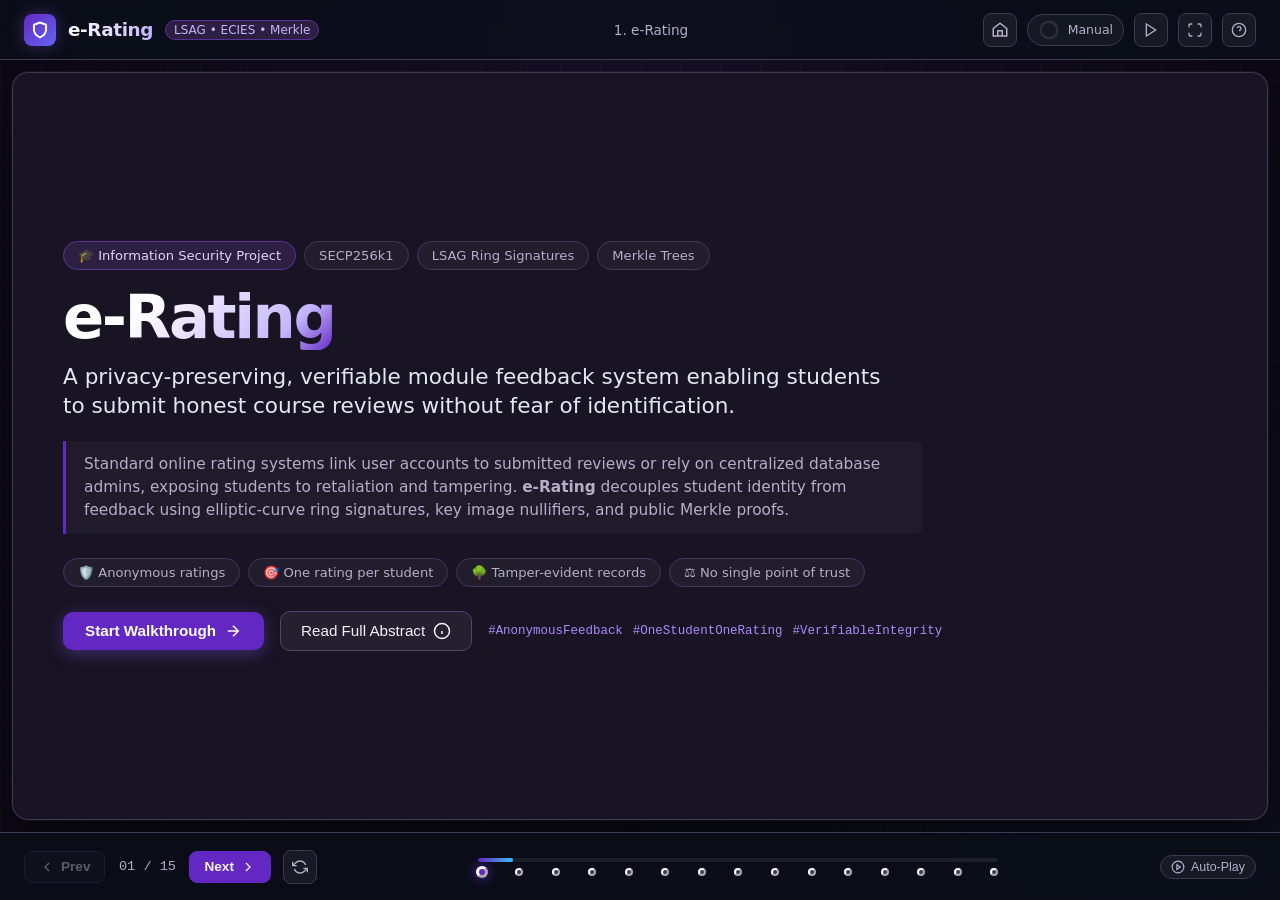
==== presentation.html @ 3e63b2f0 "landing page" ====
<!DOCTYPE html>
<html lang="en" style="color-scheme: dark">
<head>
  <meta charset="UTF-8">
  <meta name="viewport" content="width=device-width, initial-scale=1.0">
  <title>e-Rating — Project Showcase & Architecture Walkthrough</title>
  <meta name="description" content="A privacy-preserving, verifiable module feedback system for university students using LSAG ring signatures and Merkle tree proofs.">
  <link rel="stylesheet" href="style.css">
  <link rel="stylesheet" href="embedded.css">
</head>
<body>
  <div id="presentation-app">
    <!-- Subtle Background Grid Pattern -->
    <div class="bg-grid-overlay" aria-hidden="true"></div>

    <!-- ──────────────────────────────────────────────────────────
         Top Navigation / Header Bar
         ────────────────────────────────────────────────────────── -->
    <header class="showcase-header" role="banner">
      <div class="brand-wrapper">
        <div class="logo-icon" aria-hidden="true">
          <svg width="18" height="18" viewBox="0 0 24 24" fill="none" stroke="#ffffff" stroke-width="2.5" stroke-linecap="round" stroke-linejoin="round">
            <path d="M12 22s8-4 8-10V5l-8-3-8 3v7c0 6 8 10 8 10z"/>
          </svg>
        </div>
        <span class="brand-name">e-Rating</span>
        <span class="brand-badge">LSAG &bull; ECIES &bull; Merkle</span>
      </div>

      <div class="header-center-info">
        <span class="slide-title-mini" id="header-slide-title">1. Title</span>
      </div>

      <div class="header-actions">
        <a class="btn-icon" href="index.html" aria-label="Back to project home" title="Project home" style="text-decoration: none; flex-shrink: 0;">
          <svg width="18" height="18" viewBox="0 0 24 24" fill="none" stroke="currentColor" stroke-width="2" aria-hidden="true"><path d="m3 10 9-7 9 7v10H3z"/><path d="M9 20v-7h6v7"/></svg>
        </a>
        <!-- Timer Ring Countdown -->
        <div class="timer-indicator" id="timer-indicator-box" title="Auto-play countdown timer (Pauses on Hover or Space)">
          <svg class="timer-ring-svg" viewBox="0 0 24 24">
            <circle class="timer-ring-bg" cx="12" cy="12" r="9" />
            <circle class="timer-ring-fill" id="timer-ring-fill" cx="12" cy="12" r="9" />
          </svg>
          <span class="timer-status-text" id="timer-status-text">Manual</span>
        </div>

        <!-- Play / Pause Button -->
        <button class="btn-icon" id="btn-play-pause" aria-label="Toggle Play/Pause (Space)" title="Toggle Play/Pause (Space)">
          <svg width="16" height="16" viewBox="0 0 24 24" fill="none" stroke="currentColor" stroke-width="2">
            <polygon points="5 3 19 12 5 21 5 3"/>
          </svg>
        </button>

        <!-- Fullscreen Button -->
        <button class="btn-icon" id="btn-fullscreen" aria-label="Toggle Fullscreen (F)" title="Toggle Fullscreen (F)">
          <svg width="16" height="16" viewBox="0 0 24 24" fill="none" stroke="currentColor" stroke-width="2">
            <path d="M8 3H5a2 2 0 0 0-2 2v3m18 0V5a2 2 0 0 0-2-2h-3m0 18h3a2 2 0 0 0 2-2v-3M3 16v3a2 2 0 0 0 2 2h3"/>
          </svg>
        </button>

        <!-- Shortcuts / Help Button -->
        <button class="btn-icon" id="btn-help" aria-label="Keyboard Shortcuts (?)" title="Keyboard Shortcuts (?)">
          <svg width="16" height="16" viewBox="0 0 24 24" fill="none" stroke="currentColor" stroke-width="2">
            <circle cx="12" cy="12" r="10"/>
            <path d="M9.09 9a3 3 0 0 1 5.83 1c0 2-3 3-3 3"/>
            <line x1="12" y1="17" x2="12.01" y2="17"/>
          </svg>
        </button>
      </div>
    </header>

    <!-- ──────────────────────────────────────────────────────────
         Main Stage Viewport (16:9 Scaled Container)
         ────────────────────────────────────────────────────────── -->
    <main class="stage-outer" role="main">
      <div class="stage-viewport" id="stage-viewport" aria-live="polite">
        <div class="slides-track" id="slides-track">
          <!-- Slide panels injected via JavaScript -->
        </div>
      </div>
    </main>

    <!-- ──────────────────────────────────────────────────────────
         Bottom Footer Controls Bar
         ────────────────────────────────────────────────────────── -->
    <footer class="showcase-footer" role="contentinfo">
      <div class="footer-nav-controls">
        <button class="btn-nav" id="btn-prev" aria-label="Previous Slide or Step (Left Arrow)" title="Previous (Left Arrow)">
          <svg width="16" height="16" viewBox="0 0 24 24" fill="none" stroke="currentColor" stroke-width="2"><path d="M15 18l-6-6 6-6"/></svg>
          <span>Prev</span>
        </button>

        <span class="slide-counter" id="slide-counter" aria-label="Slide Counter">01 / 15</span>

        <button class="btn-nav btn-nav-primary" id="btn-next" aria-label="Next Slide or Step (Right Arrow)" title="Next (Right Arrow)">
          <span>Next</span>
          <svg width="16" height="16" viewBox="0 0 24 24" fill="none" stroke="currentColor" stroke-width="2"><path d="M9 18l6-6-6-6"/></svg>
        </button>

        <button class="btn-icon" id="btn-restart" aria-label="Restart Showcase (Home)" title="Restart Showcase (Home)">
          <svg width="16" height="16" viewBox="0 0 24 24" fill="none" stroke="currentColor" stroke-width="2">
            <path d="M1 4v6h6M23 20v-6h-6"/><path d="M20.49 9A9 9 0 0 0 5.64 5.64L1 10m22 4l-4.64 4.36A9 9 0 0 1 3.51 15"/>
          </svg>
        </button>
      </div>

      <!-- Slide Dots & Clickable Progress Bar -->
      <div class="dots-track-wrap">
        <div class="progress-bar-container" id="progress-bar-container" title="Click anywhere to jump" role="progressbar" aria-valuemin="1" aria-valuemax="15" aria-valuenow="1">
          <div class="progress-bar-fill" id="progress-bar-fill"></div>
        </div>
        <div class="slide-dots-row" id="slide-dots-row" role="tablist">
          <!-- 15 Slide dots injected dynamically -->
        </div>
      </div>

      <!-- Playback Mode Toggles -->
      <div class="footer-mode-toggles">
        <button class="mode-pill-toggle" id="btn-autoplay-toggle" aria-label="Toggle Auto-play mode">
          <svg width="14" height="14" viewBox="0 0 24 24" fill="none" stroke="currentColor" stroke-width="2">
            <circle cx="12" cy="12" r="10"/><polygon points="10 8 16 12 10 16 10 8"/>
          </svg>
          <span>Auto-Play</span>
        </button>
      </div>
    </footer>

    <!-- ──────────────────────────────────────────────────────────
         Modal Overlay (Abstract & Shortcuts)
         ────────────────────────────────────────────────────────── -->
    <div class="modal-overlay" id="modal-overlay" role="dialog" aria-modal="true" aria-labelledby="modal-title">
      <div class="modal-card" id="modal-card">
        <div class="modal-header">
          <h3 id="modal-title">Information</h3>
          <button class="modal-close-btn" id="modal-close-btn" aria-label="Close modal">&times;</button>
        </div>
        <div class="modal-body" id="modal-body">
          <!-- Dynamic content -->
        </div>
      </div>
    </div>
  </div>

  <!-- Application Logic -->
  <script src="app.js"></script>
</body>
</html>
---- style.css ----
/* ==========================================================================
   e-Rating Showcase Presentation Stylesheet
   Modern, Dark Theme with Purple Accent & Responsive 16:9 Scaling
   ========================================================================== */

:root {
  /* Theme Colors - Easy to customize accent color */
  --accent-primary: #8b5cf6;       /* Violet / Purple */
  --accent-hover: #7c3aed;         /* Deep Purple */
  --accent-glow: rgba(139, 92, 246, 0.35);
  --accent-subtle: rgba(139, 92, 246, 0.12);
  --accent-border: rgba(139, 92, 246, 0.3);

  /* Secondary Accents */
  --emerald: #10b981;
  --emerald-glow: rgba(16, 185, 129, 0.3);
  --emerald-subtle: rgba(16, 185, 129, 0.12);
  --amber: #f59e0b;
  --rose: #f43f5e;
  --cyan: #06b6d4;

  /* Backgrounds & Surfaces */
  --bg-deep: #07090e;
  --bg-base: #0b0f19;
  --bg-surface: #111827;
  --bg-card: rgba(17, 24, 39, 0.85);
  --bg-card-hover: rgba(31, 41, 55, 0.95);
  --bg-glass: rgba(17, 24, 39, 0.65);
  --border-subtle: rgba(255, 255, 255, 0.08);
  --border-medium: rgba(255, 255, 255, 0.15);

  /* Typography */
  --text-main: #f8fafc;
  --text-muted: #94a3b8;
  --text-dim: #64748b;
  --font-family: system-ui, -apple-system, BlinkMacSystemFont, 'Segoe UI', Roboto, Helvetica, Arial, sans-serif;
  --font-mono: ui-monospace, SFMono-Regular, Menlo, Monaco, Consolas, 'Liberation Mono', monospace;

  /* Dimensions */
  --stage-aspect: 16 / 9;
  --header-height: 60px;
  --footer-height: 68px;
}

/* Reset & Box Sizing */
*, *::before, *::after {
  box-sizing: border-box;
  margin: 0;
  padding: 0;
}

html, body {
  width: 100%;
  height: 100%;
  overflow: hidden;
  background-color: var(--bg-deep);
  color: var(--text-main);
  font-family: var(--font-family);
  -webkit-font-smoothing: antialiased;
  -moz-osx-font-smoothing: grayscale;
}

/* Base Presentation Wrapper */
#presentation-app {
  display: flex;
  flex-direction: column;
  width: 100vw;
  height: 100vh;
  background: radial-gradient(circle at 50% 10%, rgba(139, 92, 246, 0.08) 0%, transparent 60%),
              radial-gradient(circle at 90% 80%, rgba(6, 182, 212, 0.04) 0%, transparent 50%),
              var(--bg-deep);
  position: relative;
  overflow: hidden;
}

/* Background Subtle Grid Pattern */
.bg-grid-overlay {
  position: absolute;
  top: 0;
  left: 0;
  right: 0;
  bottom: 0;
  background-image: 
    linear-gradient(to right, rgba(255, 255, 255, 0.02) 1px, transparent 1px),
    linear-gradient(to bottom, rgba(255, 255, 255, 0.02) 1px, transparent 1px);
  background-size: 40px 40px;
  pointer-events: none;
  z-index: 1;
}

/* ──────────────────────────────────────────────────────────
   Top Header Bar
   ────────────────────────────────────────────────────────── */
.showcase-header {
  height: var(--header-height);
  display: flex;
  align-items: center;
  justify-content: space-between;
  padding: 0 24px;
  border-bottom: 1px solid var(--border-subtle);
  background: rgba(11, 15, 25, 0.8);
  backdrop-filter: blur(12px);
  z-index: 20;
}

.brand-wrapper {
  display: flex;
  align-items: center;
  gap: 12px;
}

.logo-icon {
  width: 32px;
  height: 32px;
  border-radius: 8px;
  background: linear-gradient(135deg, var(--accent-primary), #6366f1);
  display: flex;
  align-items: center;
  justify-content: center;
  box-shadow: 0 0 16px var(--accent-glow);
}

.brand-name {
  font-size: 1.15rem;
  font-weight: 700;
  letter-spacing: -0.02em;
  background: linear-gradient(90deg, #ffffff, #c4b5fd);
  -webkit-background-clip: text;
  -webkit-text-fill-color: transparent;
}

.brand-badge {
  font-size: 0.75rem;
  padding: 2px 8px;
  border-radius: 12px;
  background: var(--accent-subtle);
  color: #c4b5fd;
  border: 1px solid var(--accent-border);
  font-weight: 500;
}

.header-center-info {
  display: flex;
  align-items: center;
  gap: 16px;
}

.slide-title-mini {
  font-size: 0.85rem;
  color: var(--text-muted);
  font-weight: 500;
  max-width: 360px;
  white-space: nowrap;
  overflow: hidden;
  text-overflow: ellipsis;
}

.header-actions {
  display: flex;
  align-items: center;
  gap: 10px;
}

/* Theme Picker */
.theme-picker-group {
  display: flex;
  align-items: center;
  gap: 6px;
  background: rgba(255, 255, 255, 0.04);
  border: 1px solid var(--border-subtle);
  padding: 4px 8px;
  border-radius: 20px;
}

.theme-color-dot {
  width: 14px;
  height: 14px;
  border-radius: 50%;
  border: 2px solid transparent;
  cursor: pointer;
  transition: transform 0.2s, border-color 0.2s;
  padding: 0;
}

.theme-color-dot:hover {
  transform: scale(1.25);
}

.theme-color-dot.active {
  border-color: #ffffff;
  transform: scale(1.15);
  box-shadow: 0 0 6px rgba(255, 255, 255, 0.6);
}

/* Timer Ring & Auto Play Badge */
.timer-indicator {
  display: flex;
  align-items: center;
  gap: 8px;
  background: rgba(255, 255, 255, 0.04);
  border: 1px solid var(--border-subtle);
  padding: 4px 10px;
  border-radius: 20px;
  font-size: 0.78rem;
  color: var(--text-muted);
}

.timer-ring-svg {
  width: 22px;
  height: 22px;
  transform: rotate(-90deg);
}

.timer-ring-bg {
  stroke: rgba(255, 255, 255, 0.1);
  stroke-width: 2.5;
  fill: none;
}

.timer-ring-fill {
  stroke: var(--accent-primary);
  stroke-width: 2.5;
  fill: none;
  stroke-linecap: round;
  stroke-dasharray: 56.5;
  stroke-dashoffset: 56.5;
  transition: stroke-dashoffset 0.1s linear;
}

.timer-status-text {
  font-variant-numeric: tabular-nums;
  min-width: 38px;
}

/* Header Buttons */
.btn-icon {
  background: rgba(255, 255, 255, 0.05);
  border: 1px solid var(--border-subtle);
  color: var(--text-muted);
  width: 34px;
  height: 34px;
  border-radius: 8px;
  display: flex;
  align-items: center;
  justify-content: center;
  cursor: pointer;
  transition: all 0.2s ease;
}

.btn-icon:hover {
  background: rgba(255, 255, 255, 0.1);
  color: var(--text-main);
  border-color: var(--border-medium);
}

.btn-icon.active {
  background: var(--accent-subtle);
  color: #c4b5fd;
  border-color: var(--accent-border);
}

/* ──────────────────────────────────────────────────────────
   16:9 Viewport Stage Container
   ────────────────────────────────────────────────────────── */
.stage-outer {
  flex: 1;
  display: flex;
  align-items: center;
  justify-content: center;
  position: relative;
  z-index: 10;
  padding: 12px 24px;
  overflow: hidden;
}

.stage-viewport {
  width: 100%;
  height: 100%;
  max-width: 1400px;
  aspect-ratio: 16 / 9;
  position: relative;
  display: flex;
  border-radius: 16px;
  background: var(--bg-surface);
  border: 1px solid var(--border-subtle);
  box-shadow: 0 20px 50px rgba(0, 0, 0, 0.5), 0 0 0 1px rgba(255, 255, 255, 0.05);
  overflow: hidden;
}

/* Slide Panels Container */
.slides-track {
  width: 100%;
  height: 100%;
  position: relative;
}

.slide-panel {
  position: absolute;
  top: 0;
  left: 0;
  width: 100%;
  height: 100%;
  padding: 40px 50px;
  display: flex;
  flex-direction: column;
  opacity: 0;
  visibility: hidden;
  transform: scale(0.98) translateY(8px);
  transition: opacity 0.35s cubic-bezier(0.16, 1, 0.3, 1),
              transform 0.35s cubic-bezier(0.16, 1, 0.3, 1),
              visibility 0.35s;
  pointer-events: none;
}

.slide-panel.active {
  opacity: 1;
  visibility: visible;
  transform: scale(1) translateY(0);
  pointer-events: auto;
}

/* Slide Header */
.slide-top {
  margin-bottom: 24px;
  display: flex;
  flex-direction: column;
  gap: 6px;
}

.slide-pill-bar {
  display: flex;
  align-items: center;
  gap: 8px;
  margin-bottom: 4px;
}

.slide-pill {
  font-size: 0.72rem;
  font-weight: 600;
  text-transform: uppercase;
  letter-spacing: 0.06em;
  padding: 3px 9px;
  border-radius: 20px;
  background: var(--accent-subtle);
  color: #c4b5fd;
  border: 1px solid var(--accent-border);
}

.slide-headline {
  font-size: 2.1rem;
  font-weight: 800;
  letter-spacing: -0.03em;
  line-height: 1.18;
  color: #ffffff;
}

.slide-subline {
  font-size: 1.05rem;
  color: var(--text-muted);
  font-weight: 400;
  line-height: 1.4;
  max-width: 900px;
}

/* Slide Content Body */
.slide-body {
  flex: 1;
  display: flex;
  min-height: 0;
  position: relative;
}

/* ──────────────────────────────────────────────────────────
   Fragments (Step-by-step builds within a slide)
   ────────────────────────────────────────────────────────── */
.fragment {
  opacity: 0.25;
  transform: translateY(6px);
  filter: blur(1px);
  transition: all 0.3s cubic-bezier(0.16, 1, 0.3, 1);
}

.fragment.revealed {
  opacity: 1;
  transform: translateY(0);
  filter: blur(0);
}

.fragment.highlighted {
  border-color: var(--accent-primary) !important;
  box-shadow: 0 0 20px var(--accent-glow) !important;
}

/* ──────────────────────────────────────────────────────────
   Slide 1: Title Slide
   ────────────────────────────────────────────────────────── */
.title-hero {
  flex: 1;
  display: flex;
  flex-direction: column;
  justify-content: center;
  align-items: flex-start;
  padding-right: 20px;
}

.title-tag-row {
  display: flex;
  gap: 8px;
  margin-bottom: 16px;
  flex-wrap: wrap;
}

.title-pill {
  display: inline-flex;
  align-items: center;
  gap: 6px;
  padding: 6px 14px;
  background: rgba(255, 255, 255, 0.04);
  border: 1px solid var(--border-subtle);
  border-radius: 20px;
  font-size: 0.82rem;
  color: var(--text-muted);
}

.title-pill.featured {
  background: var(--accent-subtle);
  color: #ddd6fe;
  border-color: var(--accent-border);
}

.title-main-h1 {
  font-size: 3.8rem;
  font-weight: 900;
  letter-spacing: -0.04em;
  line-height: 1.05;
  margin-bottom: 12px;
  background: linear-gradient(135deg, #ffffff 30%, #c4b5fd 80%, var(--accent-primary) 100%);
  -webkit-background-clip: text;
  -webkit-text-fill-color: transparent;
}

.title-tagline {
  font-size: 1.35rem;
  font-weight: 500;
  color: #e2e8f0;
  line-height: 1.35;
  margin-bottom: 20px;
  max-width: 820px;
}

.title-brief-box {
  background: rgba(255, 255, 255, 0.03);
  border-left: 3px solid var(--accent-primary);
  padding: 12px 18px;
  border-radius: 0 8px 8px 0;
  margin-bottom: 24px;
  max-width: 860px;
  color: var(--text-muted);
  font-size: 0.96rem;
  line-height: 1.5;
}

.title-footer-row {
  display: flex;
  align-items: center;
  gap: 16px;
  flex-wrap: wrap;
}

.btn-primary {
  display: inline-flex;
  align-items: center;
  gap: 8px;
  padding: 10px 22px;
  background: var(--accent-primary);
  color: #ffffff;
  border: none;
  border-radius: 10px;
  font-weight: 600;
  font-size: 0.95rem;
  cursor: pointer;
  transition: all 0.2s ease;
  box-shadow: 0 4px 16px var(--accent-glow);
}

.btn-primary:hover {
  background: var(--accent-hover);
  transform: translateY(-1px);
}

.btn-secondary {
  display: inline-flex;
  align-items: center;
  gap: 8px;
  padding: 10px 20px;
  background: rgba(255, 255, 255, 0.05);
  color: var(--text-main);
  border: 1px solid var(--border-medium);
  border-radius: 10px;
  font-weight: 500;
  font-size: 0.95rem;
  cursor: pointer;
  transition: all 0.2s ease;
}

.btn-secondary:hover {
  background: rgba(255, 255, 255, 0.1);
  border-color: rgba(255, 255, 255, 0.25);
}

.title-hashtags {
  display: flex;
  gap: 10px;
  margin-left: auto;
}

.hashtag-item {
  font-family: var(--font-mono);
  font-size: 0.78rem;
  color: #a78bfa;
}

/* ──────────────────────────────────────────────────────────
   Slide 2: Problem Grid
   ────────────────────────────────────────────────────────── */
.problem-grid {
  display: grid;
  grid-template-columns: repeat(3, 1fr);
  gap: 20px;
  width: 100%;
}

.problem-card {
  background: var(--bg-card);
  border: 1px solid var(--border-subtle);
  border-radius: 14px;
  padding: 24px;
  display: flex;
  flex-direction: column;
  position: relative;
  overflow: hidden;
  transition: border-color 0.2s ease, transform 0.2s ease;
}

.problem-card::before {
  content: '';
  position: absolute;
  top: 0;
  left: 0;
  right: 0;
  height: 3px;
  background: linear-gradient(90deg, var(--rose), transparent);
}

.problem-icon-wrap {
  width: 44px;
  height: 44px;
  border-radius: 10px;
  background: rgba(244, 63, 94, 0.12);
  color: var(--rose);
  display: flex;
  align-items: center;
  justify-content: center;
  margin-bottom: 16px;
}

.problem-card h3 {
  font-size: 1.2rem;
  font-weight: 700;
  margin-bottom: 10px;
  color: #fff;
}

.problem-card p {
  font-size: 0.92rem;
  color: var(--text-muted);
  line-height: 1.45;
  margin-bottom: 16px;
  flex: 1;
}

.problem-stat {
  padding: 8px 12px;
  border-radius: 8px;
  background: rgba(255, 255, 255, 0.03);
  border: 1px solid var(--border-subtle);
  font-size: 0.78rem;
  color: #fda4af;
  font-weight: 500;
}

/* ──────────────────────────────────────────────────────────
   Slide 3: Solution Pillar
   ────────────────────────────────────────────────────────── */
.solution-container {
  display: flex;
  flex-direction: column;
  width: 100%;
  gap: 24px;
}

.solution-hero-banner {
  background: linear-gradient(135deg, rgba(139, 92, 246, 0.15) 0%, rgba(6, 182, 212, 0.08) 100%);
  border: 1px solid var(--accent-border);
  border-radius: 14px;
  padding: 24px 30px;
  display: flex;
  align-items: center;
  gap: 20px;
}

.solution-hero-banner blockquote {
  font-size: 1.35rem;
  font-weight: 600;
  color: #ffffff;
  line-height: 1.35;
}

.solution-pillars {
  display: grid;
  grid-template-columns: repeat(3, 1fr);
  gap: 20px;
}

.pillar-card {
  background: var(--bg-card);
  border: 1px solid var(--border-subtle);
  border-radius: 12px;
  padding: 22px;
  display: flex;
  flex-direction: column;
}

.pillar-header {
  display: flex;
  align-items: center;
  gap: 12px;
  margin-bottom: 12px;
}

.pillar-icon {
  width: 38px;
  height: 38px;
  border-radius: 8px;
  background: var(--accent-subtle);
  color: #c4b5fd;
  display: flex;
  align-items: center;
  justify-content: center;
}

.pillar-card h4 {
  font-size: 1.1rem;
  font-weight: 700;
  color: #ffffff;
}

.pillar-card p {
  font-size: 0.9rem;
  color: var(--text-muted);
  line-height: 1.45;
  margin-bottom: 14px;
  flex: 1;
}

.pillar-tech-badge {
  font-family: var(--font-mono);
  font-size: 0.75rem;
  color: #c4b5fd;
  background: rgba(139, 92, 246, 0.08);
  padding: 4px 8px;
  border-radius: 6px;
  align-self: flex-start;
}

/* ──────────────────────────────────────────────────────────
   Slide 4: Key Features Cards
   ────────────────────────────────────────────────────────── */
.features-grid-4 {
  display: grid;
  grid-template-columns: repeat(2, 1fr);
  grid-template-rows: repeat(2, 1fr);
  gap: 20px;
  width: 100%;
}

.feature-box {
  background: var(--bg-card);
  border: 1px solid var(--border-subtle);
  border-radius: 14px;
  padding: 22px;
  display: flex;
  gap: 16px;
  align-items: flex-start;
  transition: transform 0.2s, border-color 0.2s;
}

.feature-box:hover {
  border-color: var(--accent-border);
  transform: translateY(-2px);
}

.feature-box-icon {
  width: 44px;
  height: 44px;
  border-radius: 10px;
  background: var(--accent-subtle);
  border: 1px solid var(--accent-border);
  color: #c4b5fd;
  display: flex;
  align-items: center;
  justify-content: center;
  flex-shrink: 0;
}

.feature-box-text h4 {
  font-size: 1.15rem;
  font-weight: 700;
  color: #ffffff;
  margin-bottom: 6px;
}

.feature-box-text p {
  font-size: 0.9rem;
  color: var(--text-muted);
  line-height: 1.45;
  margin-bottom: 10px;
}

.feature-tag-pill {
  font-family: var(--font-mono);
  font-size: 0.72rem;
  color: #a78bfa;
  background: rgba(167, 139, 250, 0.08);
  border: 1px solid rgba(167, 139, 250, 0.2);
  padding: 2px 8px;
  border-radius: 4px;
  display: inline-block;
}

/* ──────────────────────────────────────────────────────────
   Slides 5-10: Architecture & Flow Walkthrough Layout
   ────────────────────────────────────────────────────────── */
.flow-walkthrough-layout {
  display: grid;
  grid-template-columns: 380px 1fr;
  gap: 24px;
  width: 100%;
  height: 100%;
  min-height: 0;
}

.flow-step-sidebar {
  display: flex;
  flex-direction: column;
  justify-content: space-between;
  background: var(--bg-card);
  border: 1px solid var(--border-subtle);
  border-radius: 14px;
  padding: 24px;
  overflow-y: auto;
}

.step-card-header {
  margin-bottom: 16px;
}

.step-number-pill {
  display: inline-block;
  font-family: var(--font-mono);
  font-size: 0.72rem;
  font-weight: 700;
  color: #a78bfa;
  background: var(--accent-subtle);
  border: 1px solid var(--accent-border);
  padding: 3px 10px;
  border-radius: 12px;
  margin-bottom: 8px;
}

.step-card-header h3 {
  font-size: 1.35rem;
  font-weight: 700;
  color: #ffffff;
  line-height: 1.25;
}

.step-detail-list {
  list-style: none;
  display: flex;
  flex-direction: column;
  gap: 12px;
  margin-bottom: 20px;
}

.step-detail-item {
  display: flex;
  align-items: flex-start;
  gap: 10px;
  font-size: 0.88rem;
  line-height: 1.45;
  color: var(--text-muted);
}

.step-item-bullet {
  width: 6px;
  height: 6px;
  border-radius: 50%;
  background: var(--accent-primary);
  margin-top: 7px;
  flex-shrink: 0;
}

.step-code-preview {
  background: rgba(0, 0, 0, 0.4);
  border: 1px solid var(--border-subtle);
  border-radius: 8px;
  padding: 12px;
  font-family: var(--font-mono);
  font-size: 0.76rem;
  color: #cbd5e1;
  overflow-x: auto;
  line-height: 1.4;
  margin-top: auto;
}

.step-code-preview .keyword { color: #f43f5e; }
.step-code-preview .function { color: #38bdf8; }
.step-code-preview .string { color: #a7f3d0; }
.step-code-preview .comment { color: #64748b; }

/* Diagram Canvas Wrapper */
.diagram-canvas-wrap {
  background: rgba(11, 15, 25, 0.6);
  border: 1px solid var(--border-subtle);
  border-radius: 14px;
  display: flex;
  align-items: center;
  justify-content: center;
  position: relative;
  overflow: hidden;
}

.arch-svg-root {
  width: 100%;
  height: 100%;
  max-width: 900px;
  max-height: 520px;
}

/* SVG Diagram Component Styling */
.node-box {
  transition: all 0.35s ease;
  cursor: pointer;
}

.node-rect {
  fill: #131b2e;
  stroke: #334155;
  stroke-width: 1.5;
  rx: 10;
  transition: all 0.35s ease;
}

.node-title {
  fill: #f8fafc;
  font-size: 14px;
  font-weight: 700;
  text-anchor: middle;
  transition: fill 0.3s;
}

.node-subtitle {
  fill: #94a3b8;
  font-size: 11px;
  text-anchor: middle;
  font-family: var(--font-mono);
}

.trust-boundary-line {
  stroke: #6366f1;
  stroke-dasharray: 6 6;
  stroke-width: 2;
  opacity: 0.6;
}

.trust-label {
  fill: #818cf8;
  font-size: 11px;
  font-weight: 600;
  letter-spacing: 0.08em;
  text-anchor: middle;
  text-transform: uppercase;
}

/* Connection Flow Lines */
.flow-path {
  fill: none;
  stroke: #334155;
  stroke-width: 2;
  stroke-linecap: round;
  stroke-linejoin: round;
  transition: stroke 0.35s ease, stroke-width 0.35s ease, opacity 0.35s ease;
}

.flow-label {
  fill: #94a3b8;
  font-size: 10.5px;
  font-weight: 500;
  text-anchor: middle;
  transition: fill 0.35s ease, font-weight 0.35s ease;
}

.flow-label-bg {
  fill: #0b0f19;
  opacity: 0.85;
  rx: 4;
}

/* Dynamic Diagram Highlighting States */
.diagram-dimmed .node-box:not(.highlighted),
.diagram-dimmed .flow-group:not(.highlighted) {
  opacity: 0.22;
  filter: grayscale(0.6);
}

.node-box.highlighted .node-rect {
  fill: #1e1b4b;
  stroke: var(--accent-primary);
  stroke-width: 2.5;
  filter: drop-shadow(0 0 12px var(--accent-glow));
}

.node-box.highlighted .node-title {
  fill: #ffffff;
}

.flow-group.highlighted .flow-path {
  stroke: var(--accent-primary);
  stroke-width: 3.5;
  filter: drop-shadow(0 0 8px var(--accent-glow));
}

.flow-group.highlighted .flow-label {
  fill: #e0e7ff;
  font-weight: 700;
}

/* Animated Data Packet */
.packet-dot {
  fill: #38bdf8;
  filter: drop-shadow(0 0 6px #38bdf8);
}

/* ──────────────────────────────────────────────────────────
   Slide 11: Security & Threat Model
   ────────────────────────────────────────────────────────── */
.security-matrix-grid {
  display: grid;
  grid-template-columns: repeat(2, 1fr);
  gap: 18px;
  width: 100%;
}

.security-card {
  background: var(--bg-card);
  border: 1px solid var(--border-subtle);
  border-radius: 12px;
  padding: 20px;
  display: flex;
  flex-direction: column;
}

.security-card-header {
  display: flex;
  align-items: center;
  justify-content: space-between;
  margin-bottom: 12px;
}

.security-threat-title {
  display: flex;
  align-items: center;
  gap: 10px;
  font-size: 1.05rem;
  font-weight: 700;
  color: #fff;
}

.threat-badge {
  font-size: 0.72rem;
  padding: 2px 8px;
  border-radius: 10px;
  font-weight: 600;
  text-transform: uppercase;
}

.threat-badge.critical {
  background: rgba(244, 63, 94, 0.15);
  color: #fda4af;
  border: 1px solid rgba(244, 63, 94, 0.3);
}

.threat-badge.shield {
  background: var(--emerald-subtle);
  color: #6ee7b7;
  border: 1px solid rgba(16, 185, 129, 0.3);
}

.security-card p {
  font-size: 0.88rem;
  color: var(--text-muted);
  line-height: 1.45;
  margin-bottom: 12px;
}

.security-guarantee-box {
  background: rgba(16, 185, 129, 0.06);
  border-left: 3px solid var(--emerald);
  padding: 8px 12px;
  border-radius: 0 6px 6px 0;
  font-size: 0.82rem;
  color: #a7f3d0;
  line-height: 1.35;
  margin-top: auto;
}

/* ──────────────────────────────────────────────────────────
   Slide 12: Tech Stack Highlights
   ────────────────────────────────────────────────────────── */
.tech-stack-container {
  display: grid;
  grid-template-columns: repeat(3, 1fr);
  gap: 20px;
  width: 100%;
}

.tech-column {
  background: var(--bg-card);
  border: 1px solid var(--border-subtle);
  border-radius: 14px;
  padding: 22px;
  display: flex;
  flex-direction: column;
}

.tech-col-header {
  display: flex;
  align-items: center;
  gap: 12px;
  margin-bottom: 16px;
  padding-bottom: 12px;
  border-bottom: 1px solid var(--border-subtle);
}

.tech-col-icon {
  width: 36px;
  height: 36px;
  border-radius: 8px;
  background: var(--accent-subtle);
  color: #c4b5fd;
  display: flex;
  align-items: center;
  justify-content: center;
}

.tech-col-header h3 {
  font-size: 1.15rem;
  font-weight: 700;
  color: #fff;
}

.tech-items-list {
  list-style: none;
  display: flex;
  flex-direction: column;
  gap: 12px;
}

.tech-item-row {
  display: flex;
  flex-direction: column;
  gap: 3px;
}

.tech-item-name {
  font-size: 0.92rem;
  font-weight: 600;
  color: #e2e8f0;
  display: flex;
  align-items: center;
  justify-content: space-between;
}

.tech-item-desc {
  font-size: 0.8rem;
  color: var(--text-dim);
  line-height: 1.35;
}

.tech-tag {
  font-family: var(--font-mono);
  font-size: 0.68rem;
  color: #94a3b8;
  background: rgba(255, 255, 255, 0.05);
  padding: 1px 6px;
  border-radius: 4px;
}

/* ──────────────────────────────────────────────────────────
   Slide 13: Live Demo / Screenshots Tabs
   ────────────────────────────────────────────────────────── */
.demo-showcase-container {
  display: flex;
  flex-direction: column;
  width: 100%;
  height: 100%;
  gap: 16px;
}

.demo-tabs-bar {
  display: flex;
  gap: 10px;
}

.demo-tab-btn {
  display: inline-flex;
  align-items: center;
  gap: 8px;
  padding: 8px 18px;
  border-radius: 8px;
  background: rgba(255, 255, 255, 0.04);
  border: 1px solid var(--border-subtle);
  color: var(--text-muted);
  font-size: 0.88rem;
  font-weight: 600;
  cursor: pointer;
  transition: all 0.2s ease;
}

.demo-tab-btn:hover {
  background: rgba(255, 255, 255, 0.08);
  color: #ffffff;
}

.demo-tab-btn.active {
  background: var(--accent-subtle);
  border-color: var(--accent-border);
  color: #ddd6fe;
}

.demo-browser-window {
  flex: 1;
  background: #0f172a;
  border: 1px solid var(--border-subtle);
  border-radius: 12px;
  display: flex;
  flex-direction: column;
  overflow: hidden;
  box-shadow: 0 10px 30px rgba(0, 0, 0, 0.4);
}

.demo-browser-chrome {
  height: 38px;
  background: #090e1a;
  border-bottom: 1px solid var(--border-subtle);
  display: flex;
  align-items: center;
  padding: 0 14px;
  gap: 12px;
}

.demo-traffic-lights {
  display: flex;
  gap: 6px;
}

.traffic-dot {
  width: 10px;
  height: 10px;
  border-radius: 50%;
}
.traffic-dot.red { background: #ef4444; }
.traffic-dot.yellow { background: #f59e0b; }
.traffic-dot.green { background: #10b981; }

.demo-url-bar {
  flex: 1;
  max-width: 480px;
  background: rgba(255, 255, 255, 0.05);
  border-radius: 6px;
  padding: 3px 12px;
  font-family: var(--font-mono);
  font-size: 0.74rem;
  color: var(--text-muted);
  display: flex;
  align-items: center;
  gap: 6px;
}

.demo-portal-badge {
  font-size: 0.68rem;
  padding: 2px 6px;
  border-radius: 4px;
  background: rgba(139, 92, 246, 0.2);
  color: #c4b5fd;
  margin-left: auto;
}

.demo-content-body {
  flex: 1;
  overflow-y: auto;
  padding: 20px 24px;
  display: none;
}

.demo-content-body.active {
  display: block;
}

/* Realistic Mock UI Inside Browser Window */
.mock-ui-header {
  display: flex;
  justify-content: space-between;
  align-items: center;
  margin-bottom: 16px;
  padding-bottom: 12px;
  border-bottom: 1px solid var(--border-subtle);
}

.mock-ui-title {
  font-size: 1.1rem;
  font-weight: 700;
  color: #fff;
}

.mock-status-pill {
  font-size: 0.72rem;
  padding: 3px 8px;
  border-radius: 12px;
  background: var(--emerald-subtle);
  color: #6ee7b7;
  border: 1px solid rgba(16, 185, 129, 0.3);
}

.mock-card-list {
  display: flex;
  flex-direction: column;
  gap: 12px;
}

.mock-card {
  background: rgba(255, 255, 255, 0.03);
  border: 1px solid var(--border-subtle);
  border-radius: 8px;
  padding: 14px 18px;
  display: flex;
  justify-content: space-between;
  align-items: center;
}

.mock-card-info h5 {
  font-size: 0.95rem;
  color: #f1f5f9;
  margin-bottom: 4px;
}

.mock-card-info p {
  font-size: 0.8rem;
  color: var(--text-muted);
}

.mock-badge-tag {
  font-family: var(--font-mono);
  font-size: 0.72rem;
  padding: 2px 8px;
  border-radius: 4px;
  background: rgba(255, 255, 255, 0.06);
  color: #93c5fd;
}

/* Verifier 3-Step Verification Checklist Mock */
.verify-checklist {
  display: flex;
  flex-direction: column;
  gap: 10px;
  margin-top: 14px;
}

.check-item {
  display: flex;
  align-items: center;
  justify-content: space-between;
  background: rgba(16, 185, 129, 0.05);
  border: 1px solid rgba(16, 185, 129, 0.2);
  border-radius: 8px;
  padding: 10px 16px;
}

.check-left {
  display: flex;
  align-items: center;
  gap: 10px;
  font-size: 0.88rem;
  font-weight: 600;
  color: #d1fae5;
}

.check-pill-ok {
  font-size: 0.72rem;
  font-weight: 700;
  padding: 2px 8px;
  border-radius: 4px;
  background: rgba(16, 185, 129, 0.25);
  color: #6ee7b7;
}

/* ──────────────────────────────────────────────────────────
   Slide 14: Future Work & Q&A
   ────────────────────────────────────────────────────────── */
.future-grid {
  display: grid;
  grid-template-columns: 1.2fr 0.8fr;
  gap: 24px;
  width: 100%;
}

.future-roadmap-box {
  background: var(--bg-card);
  border: 1px solid var(--border-subtle);
  border-radius: 14px;
  padding: 24px;
  display: flex;
  flex-direction: column;
  gap: 16px;
}

.future-item {
  display: flex;
  gap: 14px;
  align-items: flex-start;
}

.future-item-icon {
  width: 38px;
  height: 38px;
  border-radius: 8px;
  background: var(--accent-subtle);
  color: #c4b5fd;
  display: flex;
  align-items: center;
  justify-content: center;
  flex-shrink: 0;
}

.future-item-content h4 {
  font-size: 1.05rem;
  font-weight: 700;
  color: #ffffff;
  margin-bottom: 4px;
}

.future-item-content p {
  font-size: 0.85rem;
  color: var(--text-muted);
  line-height: 1.4;
}

.qa-card {
  background: linear-gradient(135deg, rgba(139, 92, 246, 0.15) 0%, rgba(17, 24, 39, 0.9) 100%);
  border: 1px solid var(--accent-border);
  border-radius: 14px;
  padding: 28px;
  display: flex;
  flex-direction: column;
  align-items: center;
  justify-content: center;
  text-align: center;
}

.qa-card h3 {
  font-size: 2rem;
  font-weight: 800;
  color: #ffffff;
  margin-bottom: 8px;
}

.qa-card p {
  font-size: 0.95rem;
  color: #c4b5fd;
  margin-bottom: 24px;
  max-width: 300px;
}

.qa-actions {
  display: flex;
  gap: 12px;
}

/* ──────────────────────────────────────────────────────────
   Bottom Control & Navigation Bar
   ────────────────────────────────────────────────────────── */
.showcase-footer {
  height: var(--footer-height);
  display: flex;
  align-items: center;
  justify-content: space-between;
  padding: 0 24px;
  border-top: 1px solid var(--border-subtle);
  background: rgba(11, 15, 25, 0.85);
  backdrop-filter: blur(12px);
  z-index: 20;
}

.footer-nav-controls {
  display: flex;
  align-items: center;
  gap: 12px;
}

.btn-nav {
  display: inline-flex;
  align-items: center;
  gap: 6px;
  padding: 7px 14px;
  border-radius: 8px;
  background: rgba(255, 255, 255, 0.05);
  border: 1px solid var(--border-subtle);
  color: var(--text-main);
  font-size: 0.85rem;
  font-weight: 600;
  cursor: pointer;
  transition: all 0.2s ease;
}

.btn-nav:hover:not(:disabled) {
  background: rgba(255, 255, 255, 0.1);
  border-color: var(--border-medium);
}

.btn-nav:disabled {
  opacity: 0.35;
  cursor: not-allowed;
}

.btn-nav-primary {
  background: var(--accent-primary);
  border-color: var(--accent-primary);
}

.btn-nav-primary:hover:not(:disabled) {
  background: var(--accent-hover);
}

.slide-counter {
  font-family: var(--font-mono);
  font-size: 0.85rem;
  color: var(--text-muted);
  min-width: 60px;
  text-align: center;
  font-variant-numeric: tabular-nums;
}

/* Slide Dots Navigation Bar */
.dots-track-wrap {
  flex: 1;
  max-width: 520px;
  margin: 0 20px;
  display: flex;
  flex-direction: column;
  gap: 6px;
}

.progress-bar-container {
  width: 100%;
  height: 4px;
  background: rgba(255, 255, 255, 0.08);
  border-radius: 4px;
  cursor: pointer;
  position: relative;
  overflow: hidden;
}

.progress-bar-fill {
  height: 100%;
  background: linear-gradient(90deg, var(--accent-primary), #38bdf8);
  border-radius: 4px;
  width: 7.14%;
  transition: width 0.3s cubic-bezier(0.16, 1, 0.3, 1);
}

.slide-dots-row {
  display: flex;
  justify-content: space-between;
  align-items: center;
}

.slide-dot {
  width: 8px;
  height: 8px;
  border-radius: 50%;
  background: rgba(255, 255, 255, 0.2);
  cursor: pointer;
  transition: all 0.25s ease;
  position: relative;
}

.slide-dot:hover {
  background: rgba(255, 255, 255, 0.6);
  transform: scale(1.4);
}

.slide-dot.active {
  background: var(--accent-primary);
  transform: scale(1.5);
  box-shadow: 0 0 8px var(--accent-primary);
}

.slide-dot::after {
  content: attr(data-tooltip);
  position: absolute;
  bottom: 20px;
  left: 50%;
  transform: translateX(-50%) translateY(4px);
  background: #1e293b;
  color: #fff;
  font-size: 0.7rem;
  padding: 3px 8px;
  border-radius: 4px;
  white-space: nowrap;
  pointer-events: none;
  opacity: 0;
  visibility: hidden;
  transition: all 0.2s;
  box-shadow: 0 4px 12px rgba(0,0,0,0.5);
  border: 1px solid var(--border-subtle);
  font-family: var(--font-family);
  z-index: 100;
}

.slide-dot:hover::after {
  opacity: 1;
  visibility: visible;
  transform: translateX(-50%) translateY(0);
}

.footer-mode-toggles {
  display: flex;
  align-items: center;
  gap: 10px;
}

.mode-pill-toggle {
  display: inline-flex;
  align-items: center;
  gap: 6px;
  padding: 4px 10px;
  border-radius: 20px;
  background: rgba(255, 255, 255, 0.05);
  border: 1px solid var(--border-subtle);
  font-size: 0.78rem;
  color: var(--text-muted);
  cursor: pointer;
  transition: all 0.2s;
}

.mode-pill-toggle:hover {
  background: rgba(255, 255, 255, 0.1);
  color: var(--text-main);
}

.mode-pill-toggle.autoplay-active {
  background: var(--accent-subtle);
  border-color: var(--accent-border);
  color: #ddd6fe;
}

/* ──────────────────────────────────────────────────────────
   Modal / Drawers: Info & Full Description
   ────────────────────────────────────────────────────────── */
.modal-overlay {
  position: fixed;
  top: 0;
  left: 0;
  width: 100vw;
  height: 100vh;
  background: rgba(0, 0, 0, 0.7);
  backdrop-filter: blur(8px);
  display: flex;
  align-items: center;
  justify-content: center;
  z-index: 1000;
  opacity: 0;
  visibility: hidden;
  transition: all 0.25s ease;
}

.modal-overlay.open {
  opacity: 1;
  visibility: visible;
}

.modal-card {
  background: var(--bg-surface);
  border: 1px solid var(--border-medium);
  border-radius: 16px;
  width: 90%;
  max-width: 720px;
  max-height: 85vh;
  display: flex;
  flex-direction: column;
  overflow: hidden;
  box-shadow: 0 25px 60px rgba(0, 0, 0, 0.6);
  transform: translateY(12px) scale(0.97);
  transition: all 0.25s cubic-bezier(0.16, 1, 0.3, 1);
}

.modal-overlay.open .modal-card {
  transform: translateY(0) scale(1);
}

.modal-header {
  display: flex;
  align-items: center;
  justify-content: space-between;
  padding: 18px 24px;
  border-bottom: 1px solid var(--border-subtle);
}

.modal-header h3 {
  font-size: 1.25rem;
  font-weight: 700;
  color: #fff;
}

.modal-close-btn {
  background: transparent;
  border: none;
  color: var(--text-muted);
  cursor: pointer;
  font-size: 1.4rem;
  display: flex;
  align-items: center;
  justify-content: center;
}

.modal-body {
  padding: 24px;
  overflow-y: auto;
  font-size: 0.94rem;
  line-height: 1.65;
  color: #cbd5e1;
}

.modal-body p {
  margin-bottom: 16px;
}

/* ──────────────────────────────────────────────────────────
   Keyboard Shortcuts Overlay / Help Drawer
   ────────────────────────────────────────────────────────── */
.shortcuts-badge-list {
  display: grid;
  grid-template-columns: repeat(2, 1fr);
  gap: 12px;
  margin-top: 12px;
}

.shortcut-row {
  display: flex;
  align-items: center;
  justify-content: space-between;
  background: rgba(255, 255, 255, 0.03);
  padding: 8px 12px;
  border-radius: 6px;
  border: 1px solid var(--border-subtle);
}

kbd {
  background: #1e293b;
  border: 1px solid #475569;
  border-radius: 4px;
  padding: 2px 7px;
  font-family: var(--font-mono);
  font-size: 0.78rem;
  color: #f8fafc;
  box-shadow: 0 2px 0 #0f172a;
}

/* ──────────────────────────────────────────────────────────
   Accessibility & Reduced Motion
   ────────────────────────────────────────────────────────── */
@media (prefers-reduced-motion: reduce) {
  *, *::before, *::after {
    animation-duration: 0.01ms !important;
    animation-iteration-count: 1 !important;
    transition-duration: 0.01ms !important;
    scroll-behavior: auto !important;
  }
}

/* ──────────────────────────────────────────────────────────
   Responsive Screen Adjustments
   ────────────────────────────────────────────────────────── */
@media (max-width: 1024px) {
  .flow-walkthrough-layout {
    grid-template-columns: 320px 1fr;
  }
  .slide-headline {
    font-size: 1.75rem;
  }
  .title-main-h1 {
    font-size: 2.8rem;
  }
  .problem-grid, .solution-pillars, .tech-stack-container {
    grid-template-columns: 1fr;
    gap: 14px;
  }
}

@media (max-height: 750px) {
  .slide-panel {
    padding: 24px 36px;
  }
  .slide-top {
    margin-bottom: 14px;
  }
  .slide-headline {
    font-size: 1.6rem;
  }
}
---- embedded.css ----
/* Homepage embedding: keep long slide content readable at every viewport size. */
.stage-outer { min-height: 0; padding: 12px; }
.slide-panel { overflow-y: auto; overscroll-behavior: contain; }
.slide-body { flex-shrink: 0; min-height: min-content; }
.showcase-header, .showcase-footer { flex-shrink: 0; }
button:focus-visible, a:focus-visible { outline: 2px solid #c4b5fd; outline-offset: 4px; }
@media (max-width: 760px) {
  .showcase-header { padding: 0 12px; gap: 8px; }
  .brand-badge, .header-center-info, .theme-picker-group, .timer-indicator { display: none; }
  .showcase-footer { height: auto; min-height: 100px; padding: 12px; flex-wrap: wrap; gap: 12px; }
  .dots-track-wrap { order: 3; flex-basis: 100%; max-width: none; margin: 0; }
  .slide-panel { padding: 22px 18px; }
  .title-main-h1 { font-size: 2.5rem; }
  .title-footer-row { flex-wrap: wrap; }
  .flow-walkthrough-layout, .features-grid, .security-grid, .future-grid { grid-template-columns: 1fr; }
  .flow-walkthrough-layout { display: flex; flex-direction: column; }
  .flow-walkthrough-layout > * { min-width: 0; flex-shrink: 0; }
  .slide-headline { font-size: 1.5rem; }
  .slide-subline { font-size: .9rem; }
}

/* Fixed purple theme shared with the frontend. */
:root {
 color-scheme: dark;
 --bg-deep: hsl(255 38% 6%); --bg-base: hsl(255 38% 6%);
 --bg-surface: hsl(256 30% 11%); --bg-card: hsl(256 30% 11%);
 --bg-card-hover: hsl(256 26% 16%); --bg-glass: hsl(256 30% 11% / .9);
 --text-main: hsl(260 35% 96%); --text-muted: hsl(258 18% 73%); --text-dim: hsl(258 18% 73%);
 --border-subtle: hsl(258 22% 28%); --border-medium: hsl(258 22% 35%);
 --accent-primary: hsl(263 66% 46%); --accent-hover: hsl(263 66% 40%);
 --accent-subtle: hsl(263 35% 19%); --accent-border: hsl(263 50% 40%);
}

/* Merkle proof walkthrough: labels distinguish each role without color alone. */
.merkle-layout { display: grid; grid-template-columns: 1.1fr 1fr; gap: 28px; width: 100%; align-items: start; }
.merkle-tree { margin: 0; padding: 24px; border: 1px solid var(--border-subtle); border-radius: 16px; background: var(--bg-glass); }
.merkle-tree figcaption { color: var(--text-muted); font-size: .75rem; letter-spacing: .08em; margin-bottom: 24px; line-height: 1.5; }
.merkle-level { display: grid; gap: 12px; }
.merkle-root { grid-template-columns: 1fr; width: 70%; margin: auto; }
.merkle-parents { grid-template-columns: repeat(2, minmax(0, 1fr)); }
.merkle-leaves { grid-template-columns: repeat(4, minmax(0, 1fr)); }
.merkle-node { padding: 14px 6px; display: flex; flex-direction: column; gap: 8px; text-align: center; border: 1px solid var(--border-medium); border-radius: 10px; background: var(--bg-base); }
.merkle-node strong { font-family: var(--font-mono); font-size: .9rem; color: var(--text-main); }
.merkle-node small { color: var(--text-muted); font-size: .75rem; line-height: 1.4; }
.merkle-computed { background: var(--accent-subtle); border-color: var(--accent-border); }
.merkle-sibling { border-style: dashed; border-color: #c4b5fd; }
.merkle-target { background: var(--accent-primary); border-color: #c4b5fd; }
.merkle-target small { color: #fff; }
.merkle-branches { display: grid; grid-template-columns: repeat(2, 1fr); text-align: center; color: #c4b5fd; font-size: 1.8rem; line-height: 1.5; }
.merkle-four { grid-template-columns: repeat(4, 1fr); }
.merkle-caption { margin-top: 22px; font-size: .85rem; line-height: 1.6; color: var(--text-muted); }
.merkle-explanation { display: grid; gap: 16px; }
.merkle-step { display: flex; gap: 12px; padding: 14px; background: var(--bg-card); border: 1px solid var(--border-subtle); border-radius: 12px; }
.merkle-step-number { color: #c4b5fd; font-family: var(--font-mono); font-size: .85rem; padding-top: 3px; }
.merkle-step h3 { font-size: 1rem; margin-bottom: 6px; }
.merkle-step p, .merkle-note { font-size: .88rem; line-height: 1.55; color: var(--text-muted); }
.merkle-step code, .merkle-caption code { color: #ddd6fe; font-size: .8rem; overflow-wrap: anywhere; }
.merkle-note { border-left: 3px solid var(--accent-primary); padding-left: 12px; }
.merkle-note strong { color: var(--text-main); }
.merkle-notation { font-size: .75rem; line-height: 1.5; color: var(--text-muted); }
@media (max-width: 900px) {
  .merkle-layout { grid-template-columns: 1fr; gap: 20px; }
  .merkle-tree { padding: 16px; }
  .merkle-level { gap: 8px; }
  .merkle-node strong { font-size: .8rem; }
}
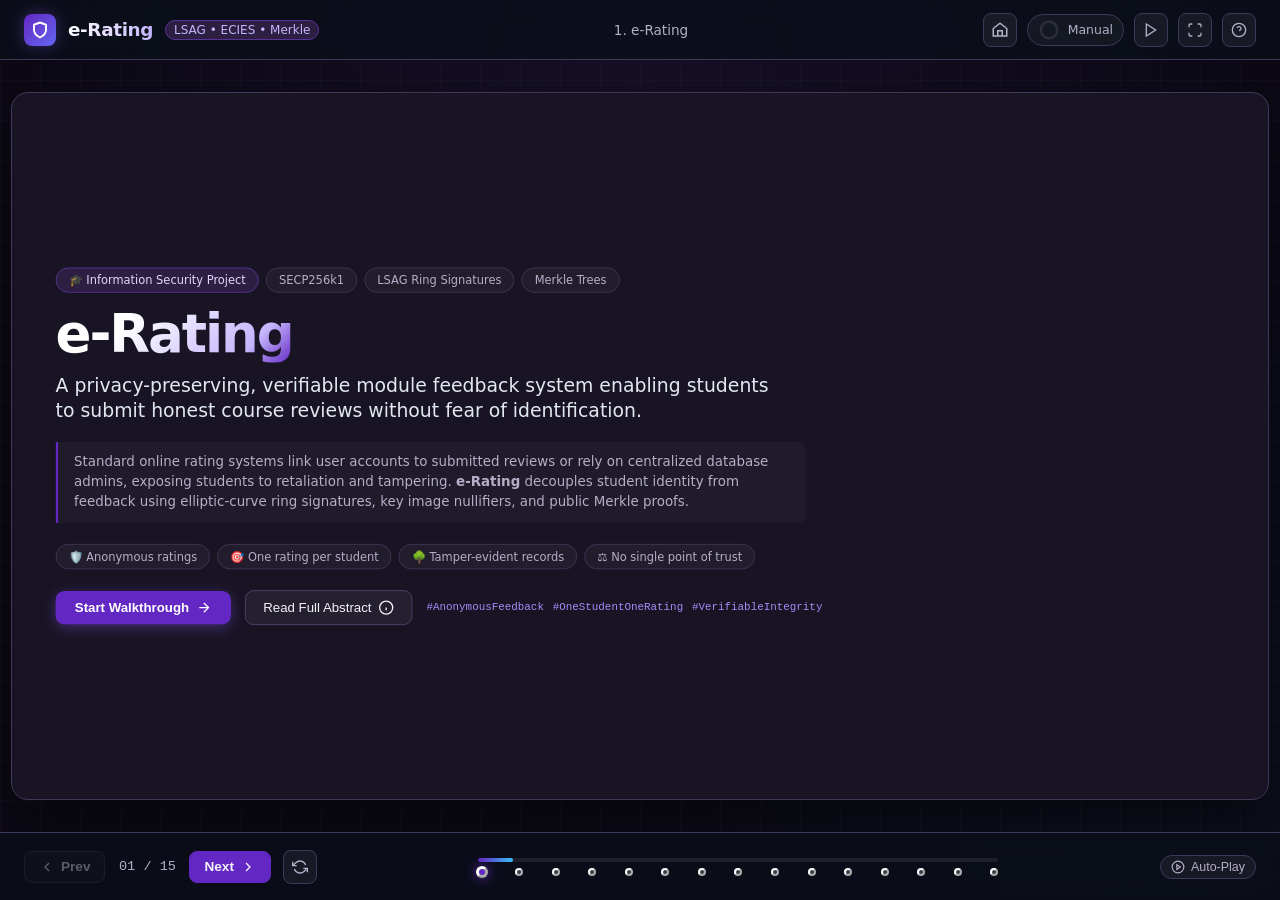
==== commit 3e23e914: "presentation responsiveness" ====
--- a/presentation.html
+++ b/presentation.html
@@ -143,5 +143,6 @@
 
   <!-- Application Logic -->
   <script src="app.js"></script>
+  <script src="presentation-fit.js"></script>
 </body>
 </html>
--- a/style.css
+++ b/style.css
@@ -1699,33 +1699,4 @@
   }
 }
 
-/* ──────────────────────────────────────────────────────────
-   Responsive Screen Adjustments
-   ────────────────────────────────────────────────────────── */
-@media (max-width: 1024px) {
-  .flow-walkthrough-layout {
-    grid-template-columns: 320px 1fr;
-  }
-  .slide-headline {
-    font-size: 1.75rem;
-  }
-  .title-main-h1 {
-    font-size: 2.8rem;
-  }
-  .problem-grid, .solution-pillars, .tech-stack-container {
-    grid-template-columns: 1fr;
-    gap: 14px;
-  }
-}
-
-@media (max-height: 750px) {
-  .slide-panel {
-    padding: 24px 36px;
-  }
-  .slide-top {
-    margin-bottom: 14px;
-  }
-  .slide-headline {
-    font-size: 1.6rem;
-  }
-}
+/* Slide geometry stays fixed; presentation-fit.js scales the 16:9 canvas. */
--- a/embedded.css
+++ b/embedded.css
@@ -1,22 +1,35 @@
-/* Homepage embedding: keep long slide content readable at every viewport size. */
+/* Keep the slide canvas intact; only the surrounding controls reflow. */
+#presentation-app { height: 100vh; height: 100dvh; }
 .stage-outer { min-height: 0; padding: 12px; }
-.slide-panel { overflow-y: auto; overscroll-behavior: contain; }
-.slide-body { flex-shrink: 0; min-height: min-content; }
+.stage-viewport { flex: none; max-width: none; border: 0; outline: 1px solid var(--border-subtle); }
+.slides-track { width: 1440px; height: 810px; flex: none; transform-origin: top left; }
+.slide-panel { overflow: hidden; }
 .showcase-header, .showcase-footer { flex-shrink: 0; }
 button:focus-visible, a:focus-visible { outline: 2px solid #c4b5fd; outline-offset: 4px; }
-@media (max-width: 760px) {
+@media (max-width: 1024px) {
   .showcase-header { padding: 0 12px; gap: 8px; }
   .brand-badge, .header-center-info, .theme-picker-group, .timer-indicator { display: none; }
-  .showcase-footer { height: auto; min-height: 100px; padding: 12px; flex-wrap: wrap; gap: 12px; }
+  .header-actions { gap: 6px; }
+  .btn-icon { width: 44px; height: 44px; }
+  .showcase-footer { height: auto; min-height: 100px; padding: 10px 12px; flex-wrap: wrap; gap: 10px; }
   .dots-track-wrap { order: 3; flex-basis: 100%; max-width: none; margin: 0; }
-  .slide-panel { padding: 22px 18px; }
-  .title-main-h1 { font-size: 2.5rem; }
-  .title-footer-row { flex-wrap: wrap; }
-  .flow-walkthrough-layout, .features-grid, .security-grid, .future-grid { grid-template-columns: 1fr; }
-  .flow-walkthrough-layout { display: flex; flex-direction: column; }
-  .flow-walkthrough-layout > * { min-width: 0; flex-shrink: 0; }
-  .slide-headline { font-size: 1.5rem; }
-  .slide-subline { font-size: .9rem; }
+  .btn-nav, .mode-pill-toggle { min-height: 44px; }
+  .stage-outer { padding: 8px; }
+  .stage-viewport { border-radius: 6px; }
+}
+@media (max-width: 380px) {
+  .brand-name { font-size: 1rem; }
+  .brand-wrapper { gap: 6px; }
+  .header-actions { gap: 4px; }
+  .showcase-header { padding: 0 8px; }
+  .footer-nav-controls { gap: 6px; }
+  .btn-nav { padding-inline: 8px; }
+}
+@media (max-height: 500px) and (orientation: landscape) {
+  .showcase-header { height: 48px; }
+  .showcase-footer { min-height: 52px; height: 52px; padding: 4px 12px; flex-wrap: nowrap; }
+  .dots-track-wrap { order: 0; flex-basis: auto; margin: 0 12px; }
+  .stage-outer { padding: 6px; }
 }
 
 /* Fixed purple theme shared with the frontend. */
@@ -58,9 +71,3 @@
 .merkle-note { border-left: 3px solid var(--accent-primary); padding-left: 12px; }
 .merkle-note strong { color: var(--text-main); }
 .merkle-notation { font-size: .75rem; line-height: 1.5; color: var(--text-muted); }
-@media (max-width: 900px) {
-  .merkle-layout { grid-template-columns: 1fr; gap: 20px; }
-  .merkle-tree { padding: 16px; }
-  .merkle-level { gap: 8px; }
-  .merkle-node strong { font-size: .8rem; }
-}
